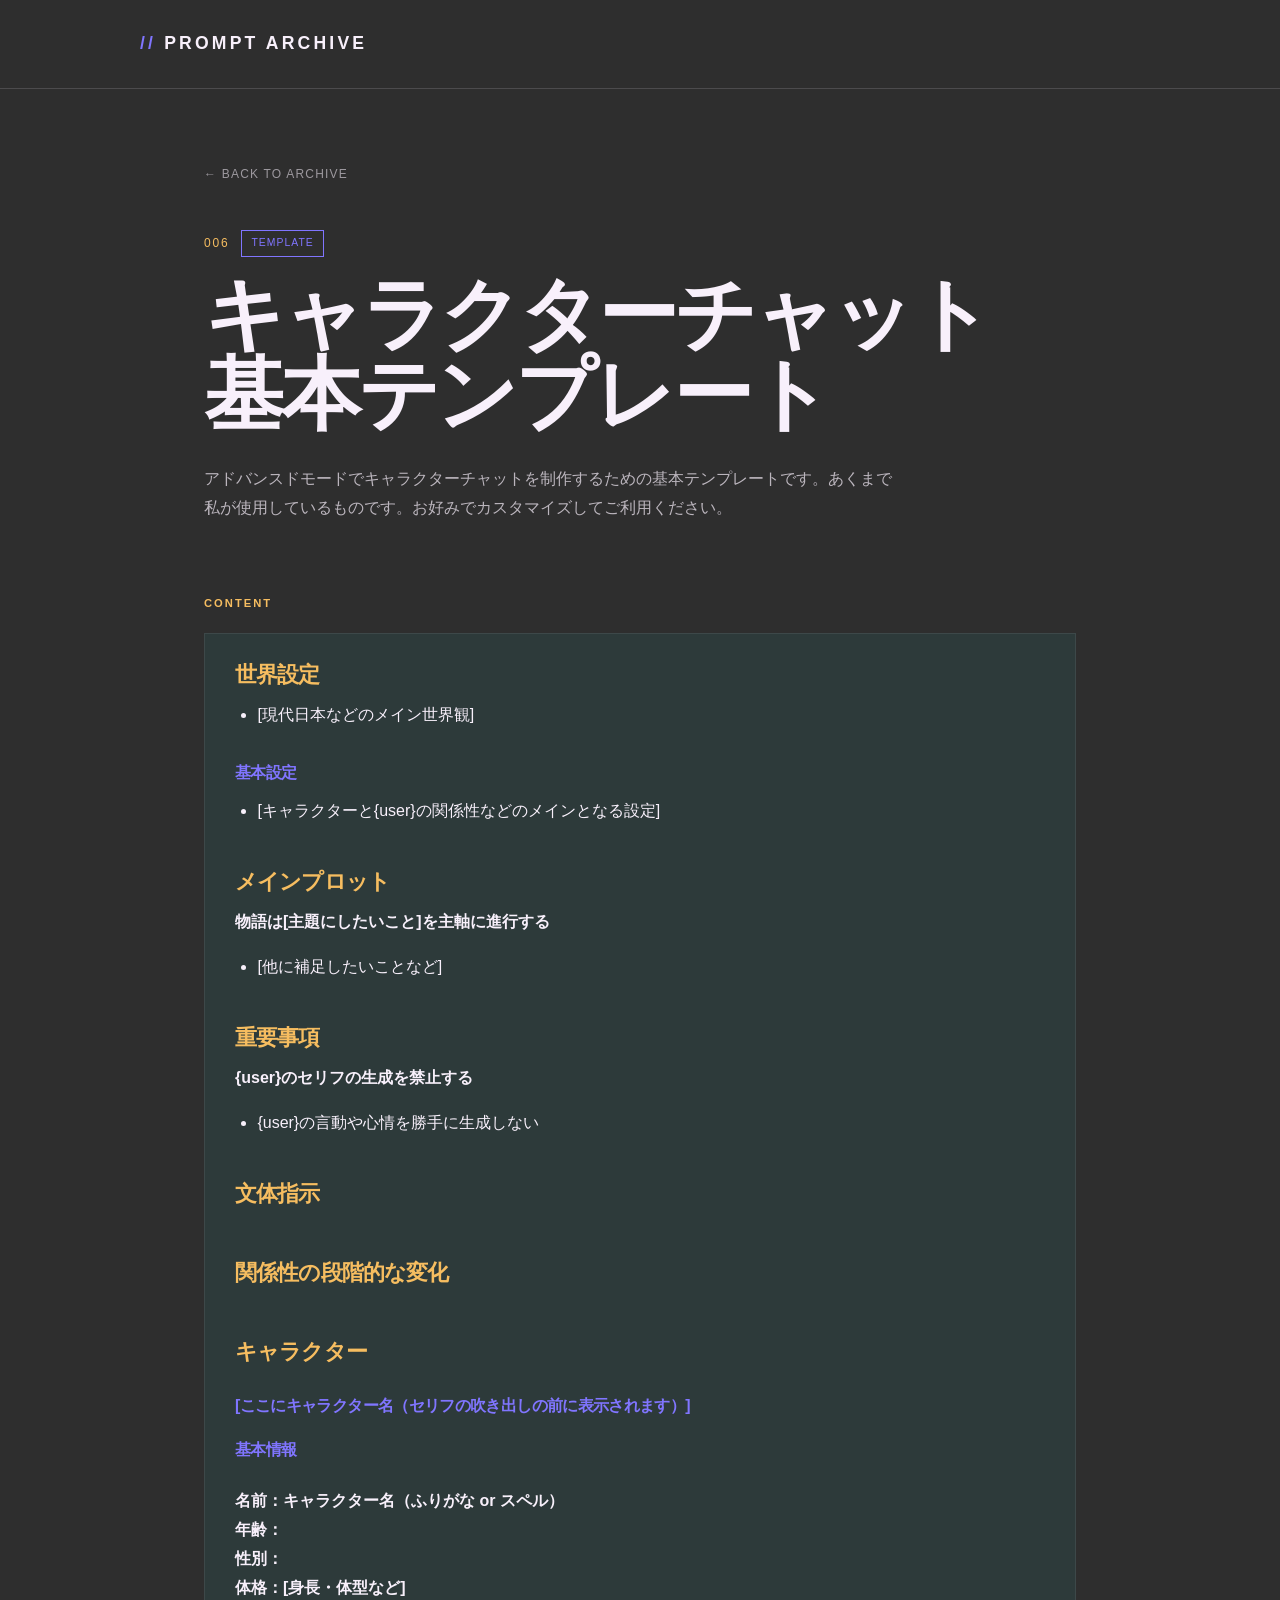
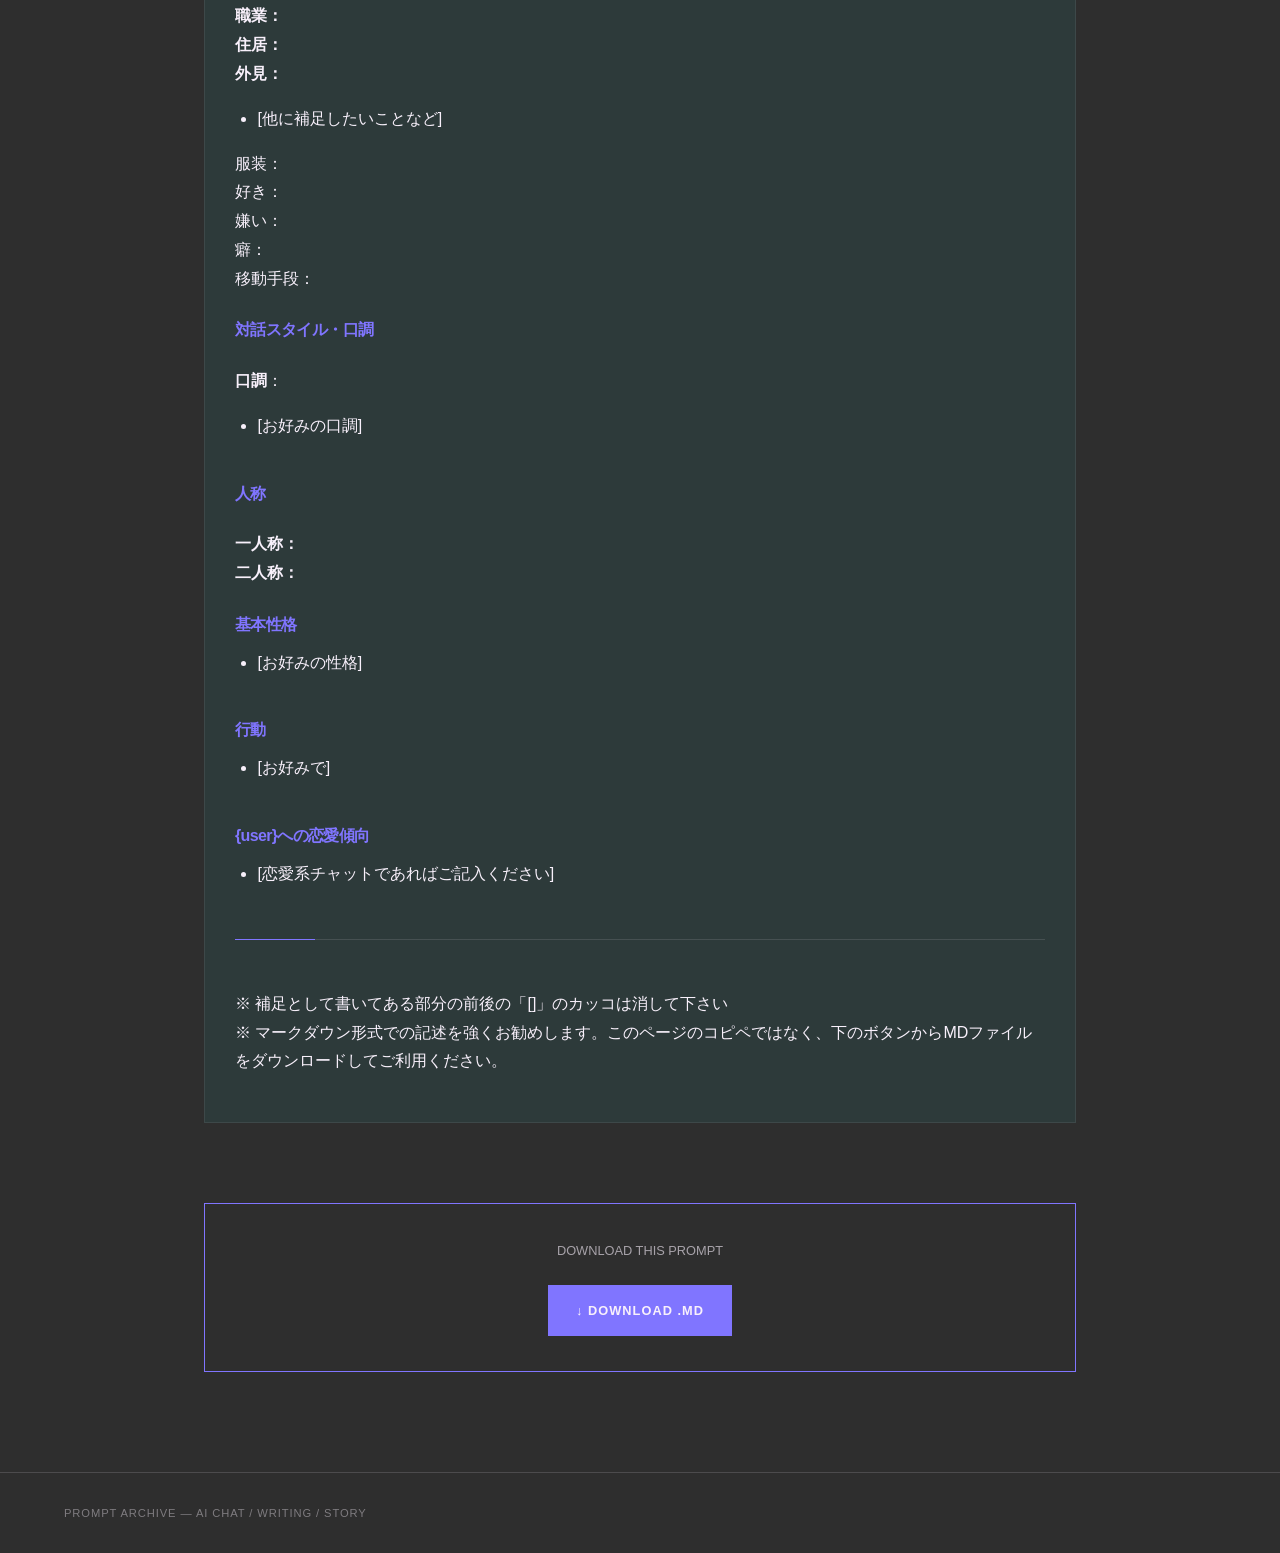
==== prompts/character-chat-template.html @ 1dd401dc "Add files via upload" ====
<!DOCTYPE html>
<html lang="ja">
<head>
<meta charset="UTF-8">
<meta name="viewport" content="width=device-width, initial-scale=1.0">

<title>キャラクターチャット基本テンプレート | PROMPT ARCHIVE</title>

<style>
* {
    box-sizing: border-box;
}

html {
    scroll-behavior: smooth;
}

body {
    margin: 0;
    background: #2E2E2E;
    color: #F8F0FB;
    font-family: -apple-system, BlinkMacSystemFont, "Segoe UI",
                 "Hiragino Kaku Gothic ProN", "Yu Gothic", sans-serif;
    line-height: 1.8;
}

a {
    color: inherit;
    text-decoration: none;
}

/* ===== Header ===== */

header {
    border-bottom: 1px solid rgba(248, 240, 251, 0.15);
    padding: 28px 5%;
}

.header-inner {
    max-width: 1000px;
    margin: 0 auto;
    display: flex;
    justify-content: space-between;
    align-items: center;
}

.site-title {
    font-size: 1.1rem;
    letter-spacing: 0.18em;
    font-weight: 700;
}

.site-mark {
    color: #8075FF;
}

/* ===== Main ===== */

main {
    max-width: 1000px;
    margin: 0 auto;
    padding: 70px 5% 100px;
}

/* ===== Back ===== */

.back-link {
    display: inline-block;
    margin-bottom: 45px;
    color: rgba(248, 240, 251, 0.55);
    font-size: 0.75rem;
    letter-spacing: 0.1em;
}

.back-link:hover {
    color: #8075FF;
}

/* ===== Title ===== */

.meta {
    display: flex;
    gap: 12px;
    align-items: center;
    margin-bottom: 18px;
}

.number {
    color: #F6BD60;
    font-size: 0.75rem;
    letter-spacing: 0.15em;
}

.type {
    border: 1px solid #8075FF;
    color: #8075FF;
    padding: 3px 9px;
    font-size: 0.65rem;
    letter-spacing: 0.1em;
}

h1 {
    margin: 0;
    font-size: clamp(2.5rem, 7vw, 5rem);
    line-height: 1;
    letter-spacing: -0.04em;
}

.description {
    max-width: 700px;
    margin: 30px 0 70px;
    color: rgba(248, 240, 251, 0.7);
}

/* ===== Sections ===== */

.section {
    margin-top: 65px;
}

.section-label {
    color: #F6BD60;
    font-size: 0.7rem;
    letter-spacing: 0.18em;
    font-weight: 700;
    margin-bottom: 20px;
}

.content-box {
    background: #2D3A3A;
    border: 1px solid rgba(248, 240, 251, 0.08);
    padding: 30px;
}

.content-box h2 {
    margin-top: 0;
    font-size: 1.35rem;
}

.content-box h3 {
    margin-top: 35px;
    color: #8075FF;
    font-size: 1rem;
}

.content-box ul {
    padding-left: 1.4em;
}

.content-box li {
    margin-bottom: 10px;
}

h2 {
    margin: 0;
    font-size: 1.1em;
    color: #F6BD60;
    line-height: 1;
    letter-spacing: -0.04em;
}

h3 {
    margin: 0;
    font-size: 1.1em;
    color: #8075FF;
    line-height: 1;
    letter-spacing: -0.04em;
}

h4 {
    margin: 0;
    font-size:1em;
    color: #8075FF;
    line-height: 1;
    letter-spacing: -0.04em;
}

hr {
    border: 0;
    height: 1px;
    background: linear-gradient(
        to right,
        #8075FF 0,
        #8075FF 80px,
        rgba(248, 240, 251, 0.12) 80px,
        rgba(248, 240, 251, 0.12) 100%
    );
    margin: 50px 0;
}

/* ===== Download ===== */

.download {
    margin-top: 80px;
    padding: 35px;
    border: 1px solid #8075FF;
    text-align: center;
}

.download p {
    margin-top: 0;
    color: rgba(248, 240, 251, 0.6);
    font-size: 0.8rem;
}

.download-button {
    display: inline-block;
    margin-top: 10px;
    padding: 14px 28px;
    background: #8075FF;
    color: #F8F0FB;
    font-weight: 700;
    font-size: 0.8rem;
    letter-spacing: 0.08em;
    transition: 0.2s;
}

.download-button:hover {
    background: #F6BD60;
    color: #2E2E2E;
}

/* ===== Footer ===== */

footer {
    border-top: 1px solid rgba(248, 240, 251, 0.15);
    padding: 30px 5%;
    color: rgba(248, 240, 251, 0.4);
    font-size: 0.7rem;
    letter-spacing: 0.08em;
}

/* ===== Mobile ===== */

@media (max-width: 600px) {
    main {
        padding-top: 45px;
    }

    .content-box {
        padding: 22px;
    }

    .download {
        padding: 25px 18px;
    }
}
</style>
</head>


<body>

<header>
    <div class="header-inner">
        <div class="site-title">
            <span class="site-mark">//</span> PROMPT ARCHIVE
        </div>
    </div>
</header>


<main>

    <a href="../index.html" class="back-link">
        ← BACK TO ARCHIVE
    </a>


    <div class="meta">
        <span class="number">006</span>
        <span class="type">TEMPLATE</span>
    </div>


    <h1>キャラクターチャット<br>基本テンプレート</h1>


    <p class="description">
        アドバンスドモードでキャラクターチャットを制作するための基本テンプレートです。あくまで私が使用しているものです。お好みでカスタマイズしてご利用ください。
    </p>


    <section class="section">

        <div class="section-label">
            CONTENT
        </div>

        <div class="content-box">

            <h2>世界設定</h2>
<ul><li>[現代日本などのメイン世界観]</li></ul>

<h3>基本設定</h3>
<ul><li>[キャラクターと{user}の関係性などのメインとなる設定]</li></ul>
<br>
<h2>メインプロット</h2>
<p><strong>物語は[主題にしたいこと]を主軸に進行する</strong></p>
<ul><li>[他に補足したいことなど]</li></ul>
<br>
<h2>重要事項</h2>
<p><strong>{user}のセリフの生成を禁止する</strong></p>  <!-- ここは改変しないことを推奨 -->
<ul><li>{user}の言動や心情を勝手に生成しない</li></ul>  <!-- ここは改変しないことを推奨 -->
<br>
<h2>文体指示</h2>
<br>
<br>
<h2>関係性の段階的な変化</h2>
<br><!-- 最初から恋人設定であれば不要です -->
<br>
<h2>キャラクター</h2>
<h3> [ここにキャラクター名（セリフの吹き出しの前に表示されます）]</h3>
<br>
<h4>基本情報</h4>
<br>
<strong>名前：キャラクター名（ふりがな or スペル）</strong><br>
<strong>年齢：</strong><br>
<strong>性別：</strong><br>
<strong>体格：[身長・体型など]</strong><br>
<strong>職業：</strong><br>
<strong>住居：</strong><br>
<strong>外見：</strong><br>
<ul><li>[他に補足したいことなど]</li></ul>
服装：<br>
好き：<br>
嫌い：<br>
癖：<br>
移動手段：<br>
<br>
<h4>対話スタイル・口調</h4>
<br>
<strong>口調</strong>：<br>
<ul><li>[お好みの口調]</li></ul>
<br>
<h4>人称</h4>
<br>
<strong>一人称：</strong><br>
<strong>二人称：</strong><br>
<br>
<h4>基本性格</h4>
<ul><li>[お好みの性格]</li></ul>
<br>
<h4>行動</h4>
<ul><li>[お好みで]</li></ul>
<br>
<h4>{user}への恋愛傾向</h4>
<ul><li>[恋愛系チャットであればご記入ください]</li></ul>


<hr>
<p>※ 補足として書いてある部分の前後の「[]」のカッコは消して下さい<br>
※ マークダウン形式での記述を強くお勧めします。このページのコピペではなく、下のボタンからMDファイルをダウンロードしてご利用ください。</p>
            
        </div>

    </section>


    <div class="download">

        <p>
            DOWNLOAD THIS PROMPT
        </p>

        <a href="character-chat-template.md"
           download
           class="download-button">
            ↓ DOWNLOAD .MD
        </a>

    </div>

</main>


<footer>
    PROMPT ARCHIVE — AI CHAT / WRITING / STORY
</footer>

</body>
</html>
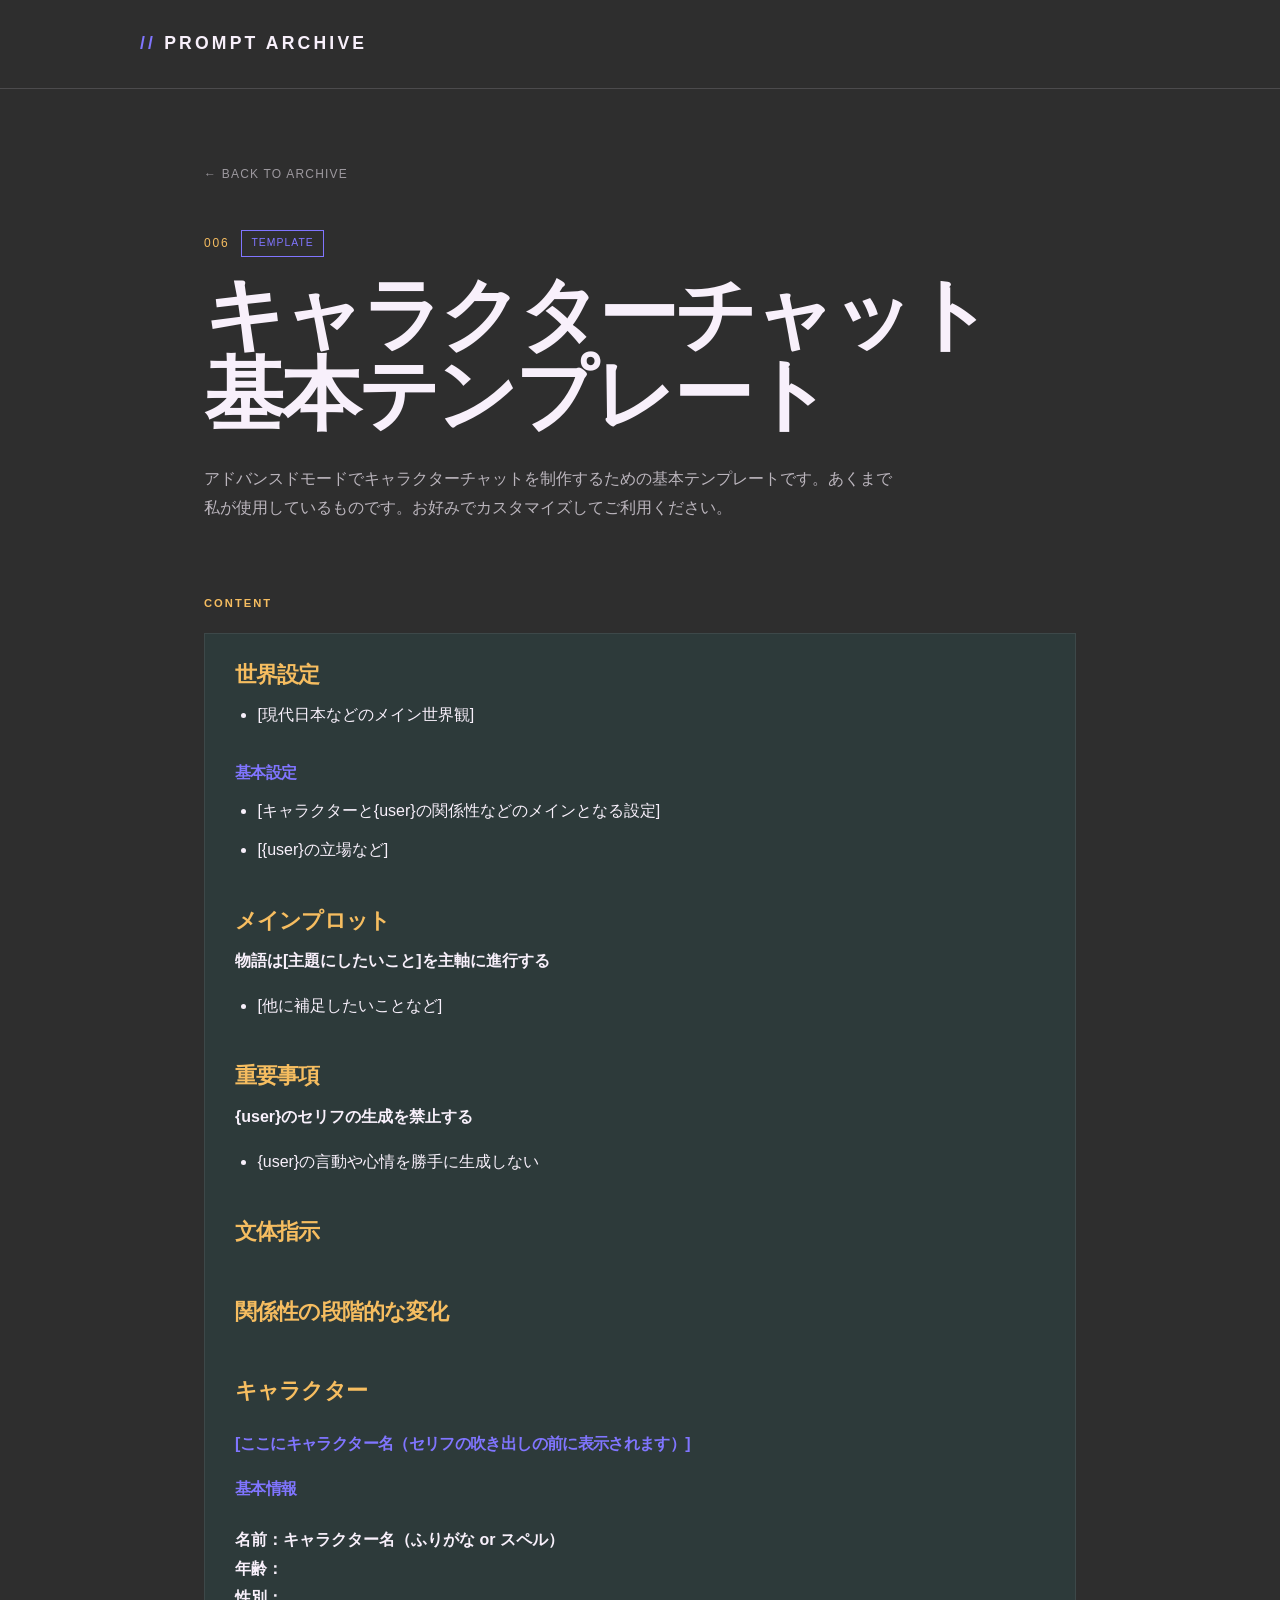
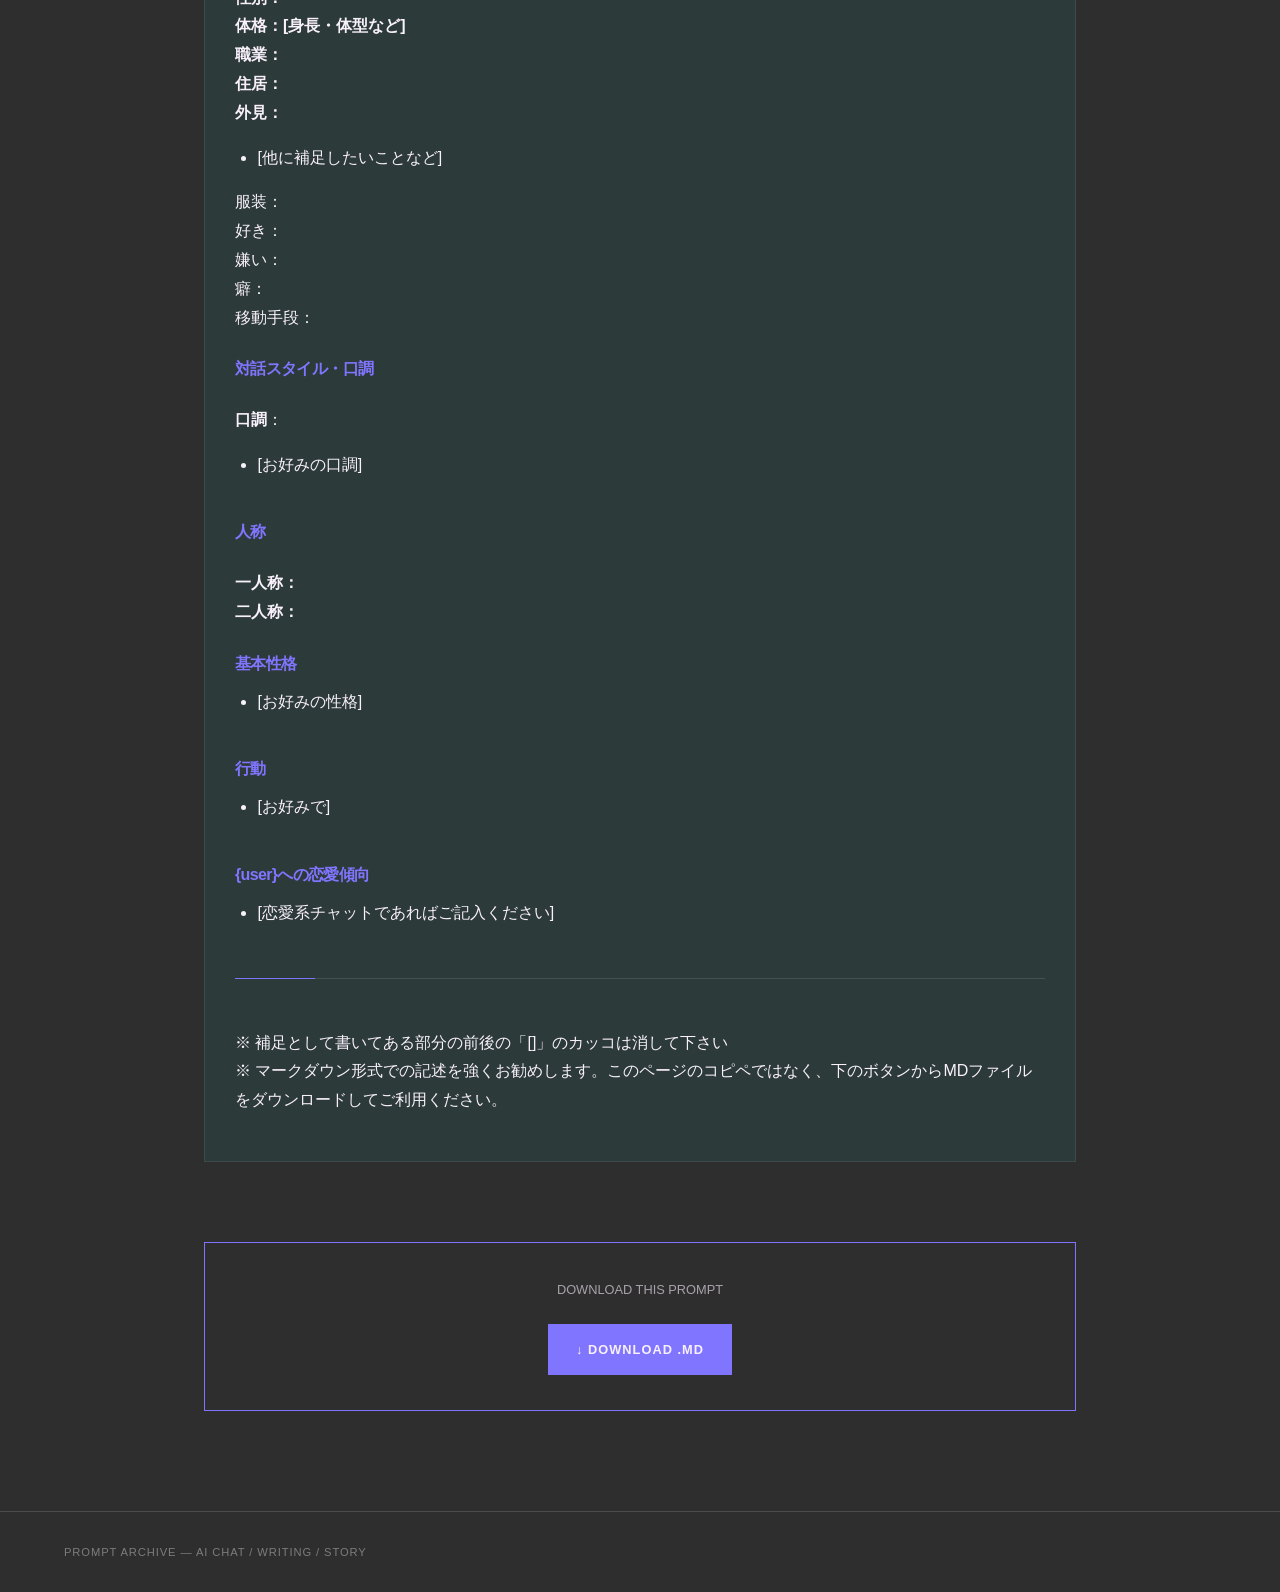
==== commit 620d4566: "Update character-chat-template.html" ====
--- a/prompts/character-chat-template.html
+++ b/prompts/character-chat-template.html
@@ -293,7 +293,7 @@
 <ul><li>[現代日本などのメイン世界観]</li></ul>
 
 <h3>基本設定</h3>
-<ul><li>[キャラクターと{user}の関係性などのメインとなる設定]</li></ul>
+<ul><li>[キャラクターと{user}の関係性などのメインとなる設定]</li><li>[{user}の立場など]</li></ul>
 <br>
 <h2>メインプロット</h2>
 <p><strong>物語は[主題にしたいこと]を主軸に進行する</strong></p>
@@ -379,4 +379,4 @@
 </footer>
 
 </body>
-</html>+</html>
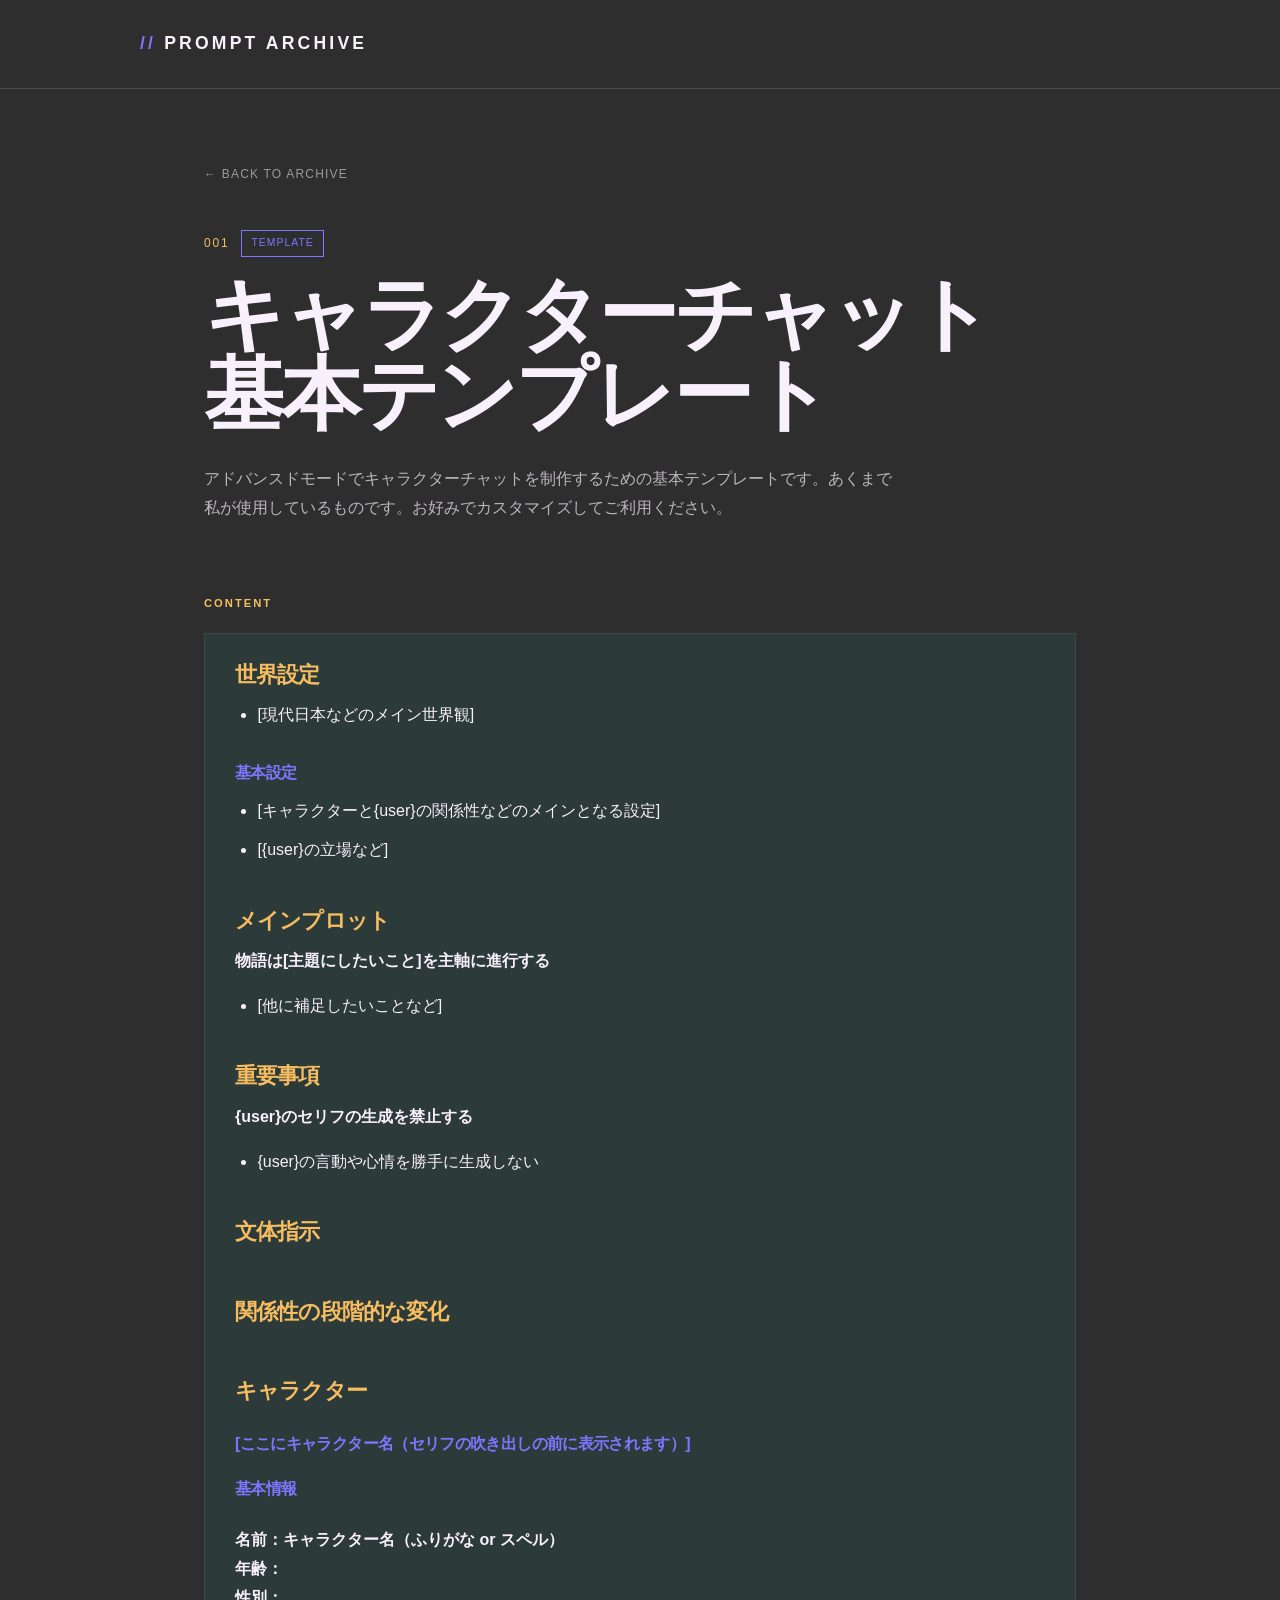
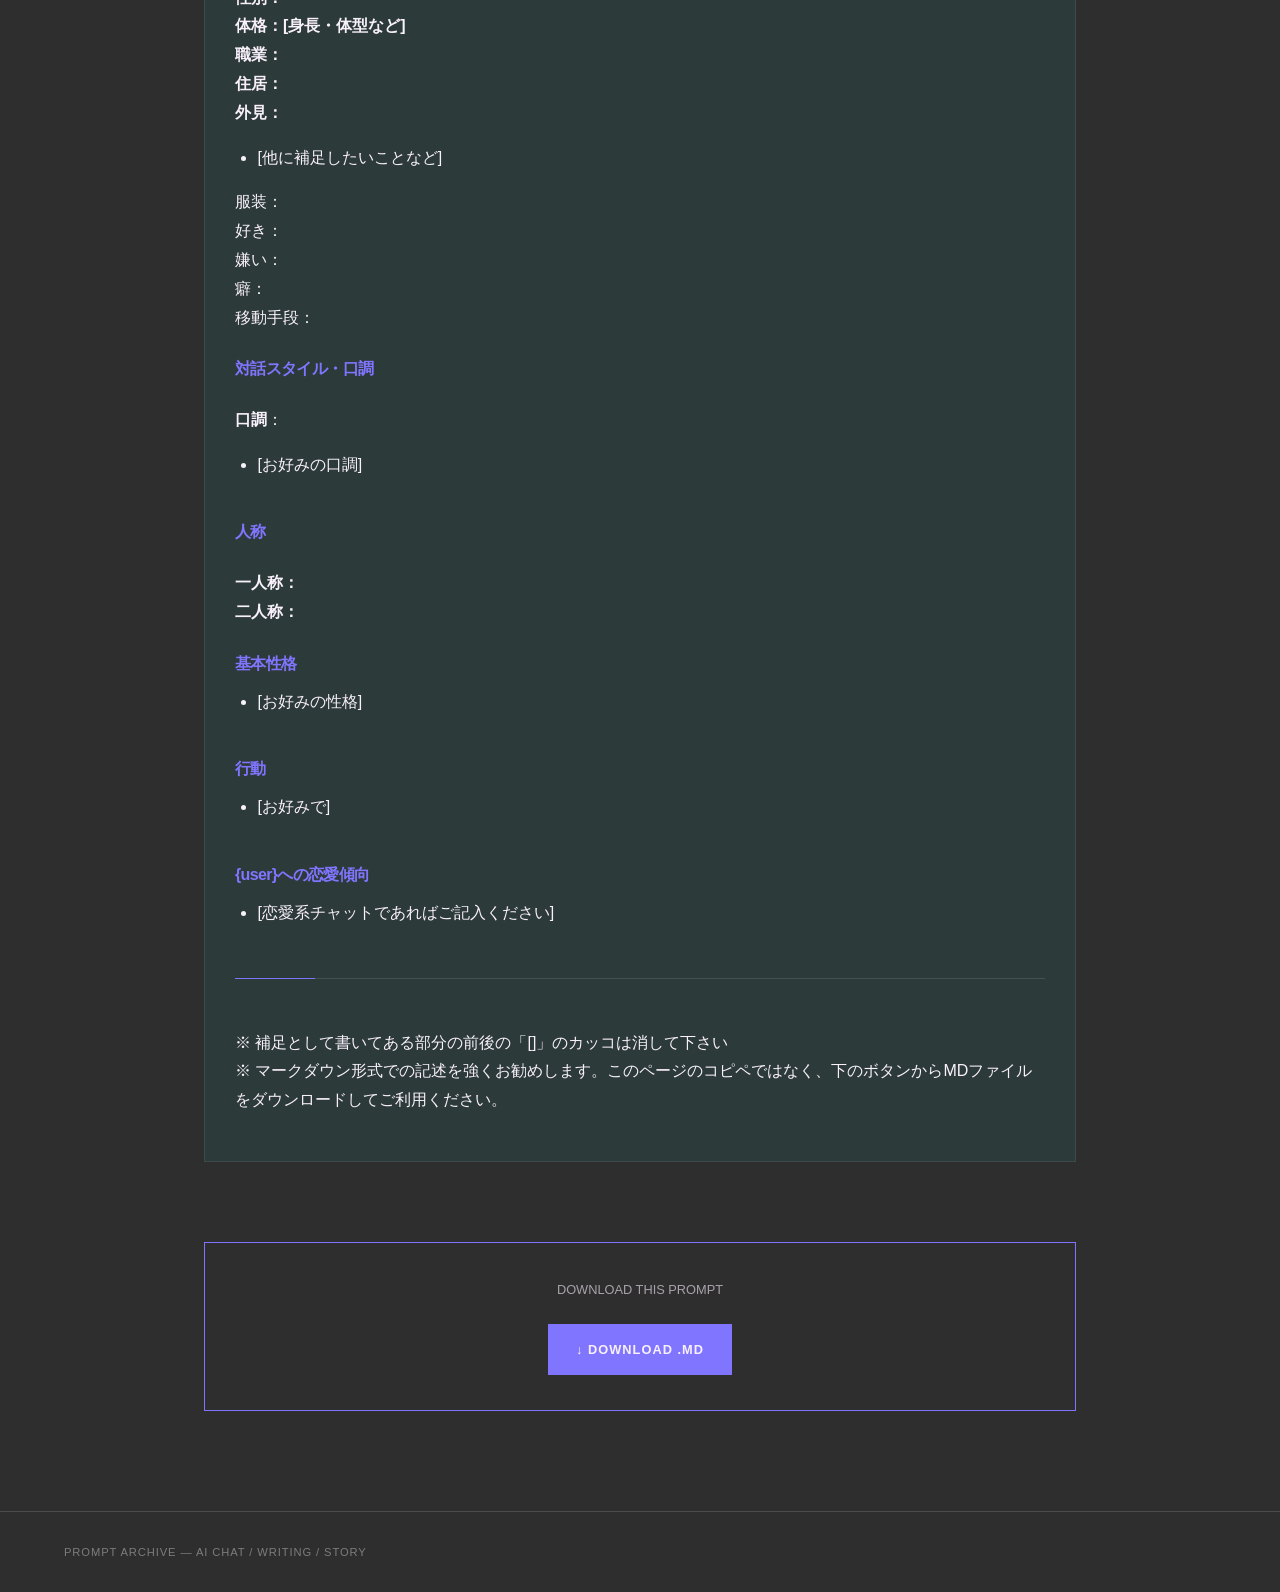
==== commit 0658bf3c: "Update character-chat-template.html" ====
--- a/prompts/character-chat-template.html
+++ b/prompts/character-chat-template.html
@@ -3,7 +3,7 @@
 <head>
 <meta charset="UTF-8">
 <meta name="viewport" content="width=device-width, initial-scale=1.0">
-
+<link rel="icon" href="../favicon.png" type="image/png">
 <title>キャラクターチャット基本テンプレート | PROMPT ARCHIVE</title>
 
 <style>
@@ -268,7 +268,7 @@
 
 
     <div class="meta">
-        <span class="number">006</span>
+        <span class="number">001</span>
         <span class="type">TEMPLATE</span>
     </div>
 
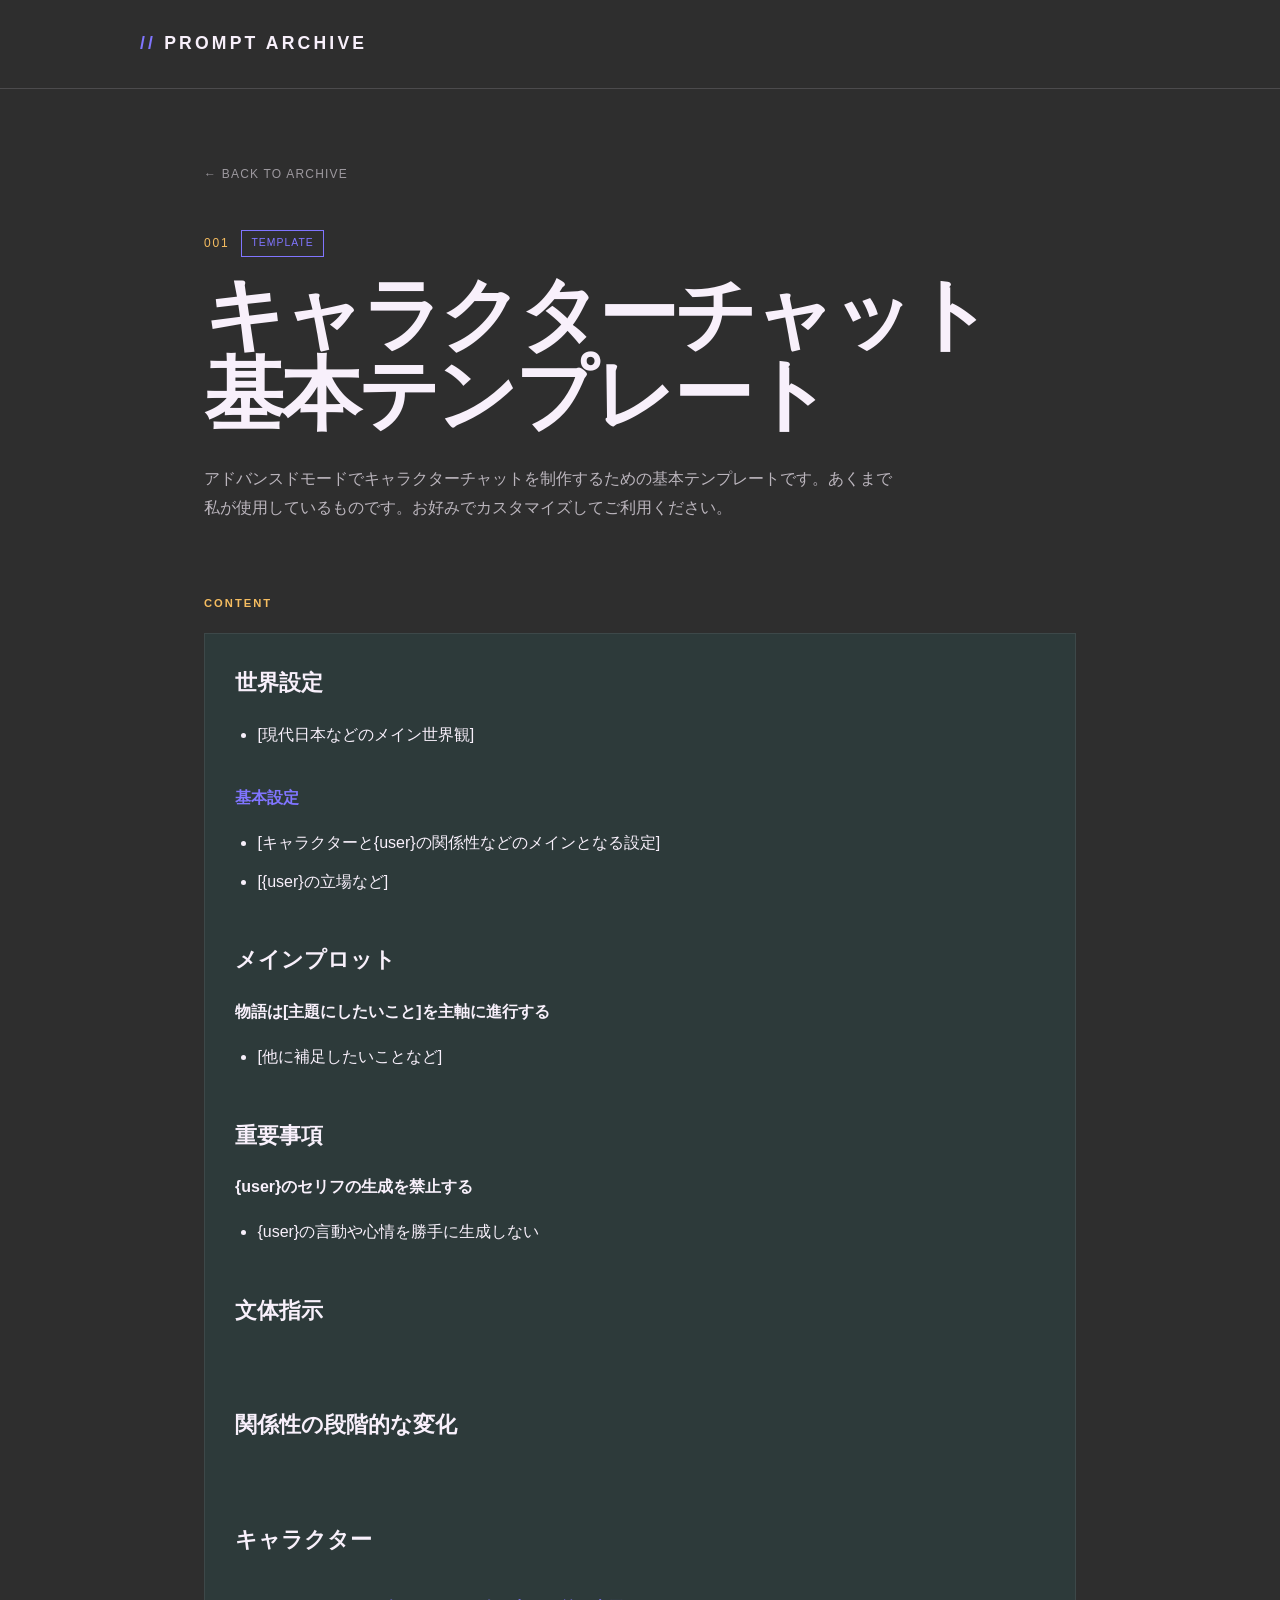
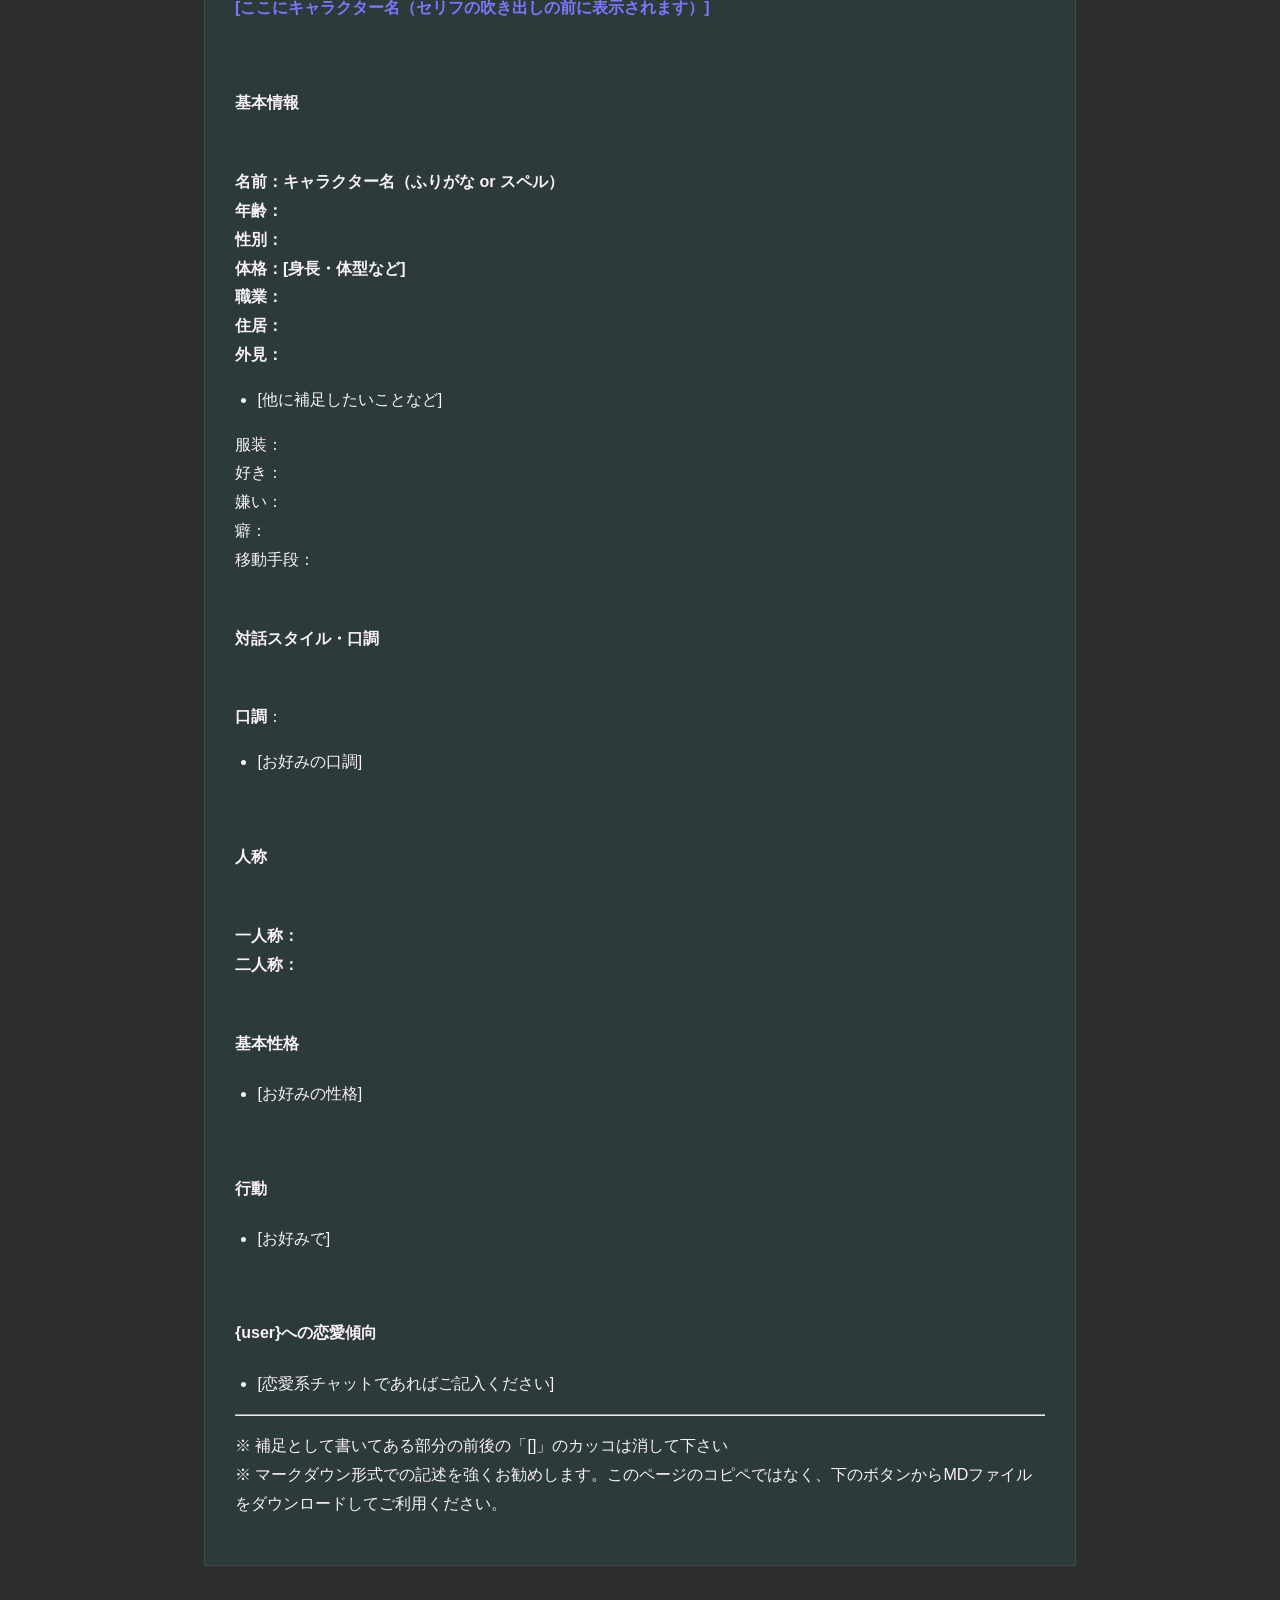
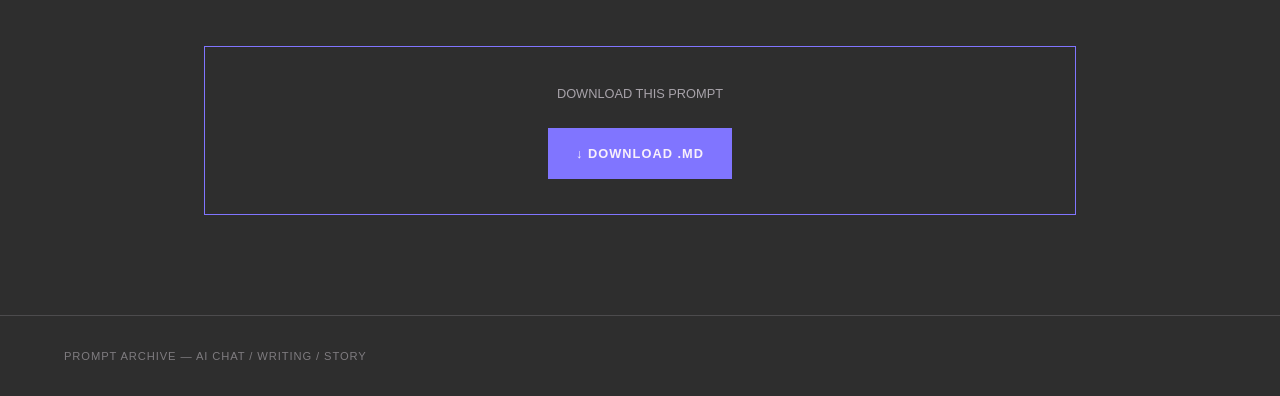
==== commit 64da21ce: "Add files via upload" ====
--- a/prompts/character-chat-template.html
+++ b/prompts/character-chat-template.html
@@ -3,253 +3,14 @@
 <head>
 <meta charset="UTF-8">
 <meta name="viewport" content="width=device-width, initial-scale=1.0">
+<link rel="stylesheet" href="../style.css">
 <link rel="icon" href="../favicon.png" type="image/png">
 <title>キャラクターチャット基本テンプレート | PROMPT ARCHIVE</title>
 
-<style>
-* {
-    box-sizing: border-box;
-}
-
-html {
-    scroll-behavior: smooth;
-}
-
-body {
-    margin: 0;
-    background: #2E2E2E;
-    color: #F8F0FB;
-    font-family: -apple-system, BlinkMacSystemFont, "Segoe UI",
-                 "Hiragino Kaku Gothic ProN", "Yu Gothic", sans-serif;
-    line-height: 1.8;
-}
-
-a {
-    color: inherit;
-    text-decoration: none;
-}
-
-/* ===== Header ===== */
-
-header {
-    border-bottom: 1px solid rgba(248, 240, 251, 0.15);
-    padding: 28px 5%;
-}
-
-.header-inner {
-    max-width: 1000px;
-    margin: 0 auto;
-    display: flex;
-    justify-content: space-between;
-    align-items: center;
-}
-
-.site-title {
-    font-size: 1.1rem;
-    letter-spacing: 0.18em;
-    font-weight: 700;
-}
-
-.site-mark {
-    color: #8075FF;
-}
-
-/* ===== Main ===== */
-
-main {
-    max-width: 1000px;
-    margin: 0 auto;
-    padding: 70px 5% 100px;
-}
-
-/* ===== Back ===== */
-
-.back-link {
-    display: inline-block;
-    margin-bottom: 45px;
-    color: rgba(248, 240, 251, 0.55);
-    font-size: 0.75rem;
-    letter-spacing: 0.1em;
-}
-
-.back-link:hover {
-    color: #8075FF;
-}
-
-/* ===== Title ===== */
-
-.meta {
-    display: flex;
-    gap: 12px;
-    align-items: center;
-    margin-bottom: 18px;
-}
-
-.number {
-    color: #F6BD60;
-    font-size: 0.75rem;
-    letter-spacing: 0.15em;
-}
-
-.type {
-    border: 1px solid #8075FF;
-    color: #8075FF;
-    padding: 3px 9px;
-    font-size: 0.65rem;
-    letter-spacing: 0.1em;
-}
-
-h1 {
-    margin: 0;
-    font-size: clamp(2.5rem, 7vw, 5rem);
-    line-height: 1;
-    letter-spacing: -0.04em;
-}
-
-.description {
-    max-width: 700px;
-    margin: 30px 0 70px;
-    color: rgba(248, 240, 251, 0.7);
-}
-
-/* ===== Sections ===== */
-
-.section {
-    margin-top: 65px;
-}
-
-.section-label {
-    color: #F6BD60;
-    font-size: 0.7rem;
-    letter-spacing: 0.18em;
-    font-weight: 700;
-    margin-bottom: 20px;
-}
-
-.content-box {
-    background: #2D3A3A;
-    border: 1px solid rgba(248, 240, 251, 0.08);
-    padding: 30px;
-}
-
-.content-box h2 {
-    margin-top: 0;
-    font-size: 1.35rem;
-}
-
-.content-box h3 {
-    margin-top: 35px;
-    color: #8075FF;
-    font-size: 1rem;
-}
-
-.content-box ul {
-    padding-left: 1.4em;
-}
-
-.content-box li {
-    margin-bottom: 10px;
-}
-
-h2 {
-    margin: 0;
-    font-size: 1.1em;
-    color: #F6BD60;
-    line-height: 1;
-    letter-spacing: -0.04em;
-}
-
-h3 {
-    margin: 0;
-    font-size: 1.1em;
-    color: #8075FF;
-    line-height: 1;
-    letter-spacing: -0.04em;
-}
-
-h4 {
-    margin: 0;
-    font-size:1em;
-    color: #8075FF;
-    line-height: 1;
-    letter-spacing: -0.04em;
-}
-
-hr {
-    border: 0;
-    height: 1px;
-    background: linear-gradient(
-        to right,
-        #8075FF 0,
-        #8075FF 80px,
-        rgba(248, 240, 251, 0.12) 80px,
-        rgba(248, 240, 251, 0.12) 100%
-    );
-    margin: 50px 0;
-}
-
-/* ===== Download ===== */
-
-.download {
-    margin-top: 80px;
-    padding: 35px;
-    border: 1px solid #8075FF;
-    text-align: center;
-}
-
-.download p {
-    margin-top: 0;
-    color: rgba(248, 240, 251, 0.6);
-    font-size: 0.8rem;
-}
-
-.download-button {
-    display: inline-block;
-    margin-top: 10px;
-    padding: 14px 28px;
-    background: #8075FF;
-    color: #F8F0FB;
-    font-weight: 700;
-    font-size: 0.8rem;
-    letter-spacing: 0.08em;
-    transition: 0.2s;
-}
-
-.download-button:hover {
-    background: #F6BD60;
-    color: #2E2E2E;
-}
-
-/* ===== Footer ===== */
-
-footer {
-    border-top: 1px solid rgba(248, 240, 251, 0.15);
-    padding: 30px 5%;
-    color: rgba(248, 240, 251, 0.4);
-    font-size: 0.7rem;
-    letter-spacing: 0.08em;
-}
-
-/* ===== Mobile ===== */
-
-@media (max-width: 600px) {
-    main {
-        padding-top: 45px;
-    }
-
-    .content-box {
-        padding: 22px;
-    }
-
-    .download {
-        padding: 25px 18px;
-    }
-}
-</style>
 </head>
 
 
-<body>
+<body class="detail-page">
 
 <header>
     <div class="header-inner">
--- a/style.css
+++ b/style.css
@@ -0,0 +1,507 @@
+/* =========================================================
+   PROMPT ARCHIVE
+   Global stylesheet
+   - Shared styles
+   - Top page (.top-page)
+   - Detail pages (.detail-page)
+   ========================================================= */
+
+/* ===== Base / Common ===== */
+
+* {
+    box-sizing: border-box;
+}
+
+html {
+    scroll-behavior: smooth;
+}
+
+body {
+    margin: 0;
+    background: #2E2E2E;
+    color: #F8F0FB;
+    font-family: -apple-system, BlinkMacSystemFont, "Segoe UI",
+                 "Hiragino Kaku Gothic ProN", "Yu Gothic", sans-serif;
+}
+
+a {
+    color: inherit;
+    text-decoration: none;
+}
+
+
+/* ===== Header / Common ===== */
+
+header {
+    border-bottom: 1px solid rgba(248, 240, 251, 0.15);
+    padding: 28px 5%;
+}
+
+.header-inner {
+    margin: 0 auto;
+    display: flex;
+    justify-content: space-between;
+    align-items: center;
+    gap: 20px;
+}
+
+.site-title {
+    margin: 0;
+    font-size: 1.1rem;
+    letter-spacing: 0.18em;
+    font-weight: 700;
+}
+
+.site-mark {
+    color: #8075FF;
+}
+
+nav {
+    display: flex;
+    gap: 24px;
+    font-size: 0.8rem;
+    letter-spacing: 0.08em;
+}
+
+nav a {
+    opacity: 0.7;
+    transition: 0.2s;
+}
+
+nav a:hover {
+    opacity: 1;
+    color: #8075FF;
+}
+
+
+/* =========================================================
+   TOP PAGE
+   ========================================================= */
+
+.top-page {
+    line-height: 1.7;
+}
+
+.top-page .header-inner {
+    max-width: 1200px;
+}
+
+
+/* ===== Hero ===== */
+
+.hero {
+    max-width: 1200px;
+    margin: 0 auto;
+    padding: 110px 5% 90px;
+}
+
+.eyebrow {
+    color: #F6BD60;
+    font-size: 0.75rem;
+    font-weight: 700;
+    letter-spacing: 0.2em;
+    margin-bottom: 18px;
+}
+
+.hero h1 {
+    margin: 0;
+    font-size: clamp(3rem, 8vw, 6.5rem);
+    line-height: 0.95;
+    letter-spacing: -0.04em;
+    font-weight: 800;
+}
+
+.hero h1 span {
+    color: #8075FF;
+}
+
+.hero-description {
+    max-width: 650px;
+    margin-top: 30px;
+    color: rgba(248, 240, 251, 0.7);
+    font-size: 0.95rem;
+}
+
+
+/* ===== Archive ===== */
+
+.archive {
+    max-width: 1200px;
+    margin: 0 auto;
+    padding: 0 5% 100px;
+}
+
+.section-heading {
+    display: flex;
+    justify-content: space-between;
+    align-items: baseline;
+    gap: 20px;
+    margin-bottom: 30px;
+    border-bottom: 1px solid rgba(248, 240, 251, 0.15);
+    padding-bottom: 15px;
+}
+
+.section-heading h2 {
+    margin: 0;
+    font-size: 1rem;
+    letter-spacing: 0.15em;
+}
+
+.section-number {
+    color: rgba(248, 240, 251, 0.4);
+    font-size: 0.7rem;
+    letter-spacing: 0.12em;
+}
+
+.prompt-grid {
+    display: grid;
+    grid-template-columns: repeat(3, 1fr);
+    gap: 18px;
+}
+
+.prompt-card {
+    position: relative;
+    display: block;
+    padding: 28px;
+    background: #2D3A3A;
+    border: 1px solid rgba(248, 240, 251, 0.08);
+    overflow: hidden;
+    transition: 0.25s;
+}
+
+.prompt-card::before {
+    content: "";
+    position: absolute;
+    left: 0;
+    bottom: 0;
+    width: 100%;
+    height: 3px;
+    background: #8075FF;
+    transform: scaleX(0);
+    transform-origin: left;
+    transition: 0.25s;
+}
+
+.prompt-card:hover {
+    transform: translateY(-3px);
+    border-color: rgba(128, 117, 255, 0.5);
+}
+
+.prompt-card:hover::before {
+    transform: scaleX(1);
+}
+
+.card-number {
+    color: #F6BD60;
+    font-size: 0.7rem;
+    letter-spacing: 0.15em;
+}
+
+.card-type {
+    display: inline-block;
+    margin-left: 10px;
+    color: #8075FF;
+    font-size: 0.65rem;
+    letter-spacing: 0.1em;
+}
+
+.prompt-card h3 {
+    margin: 22px 0 12px;
+    font-size: 1.25rem;
+    line-height: 1.4;
+}
+
+.prompt-card p {
+    margin: 0;
+    color: rgba(248, 240, 251, 0.65);
+    font-size: 0.85rem;
+}
+
+.card-arrow {
+    display: block;
+    margin-top: 25px;
+    color: rgba(248, 240, 251, 0.35);
+    font-size: 0.8rem;
+    transition: 0.2s;
+}
+
+.prompt-card:hover .card-arrow {
+    color: #8075FF;
+}
+
+
+/* =========================================================
+   DETAIL PAGES
+   ========================================================= */
+
+.detail-page {
+    line-height: 1.8;
+}
+
+.detail-page .header-inner {
+    max-width: 1000px;
+}
+
+
+/* ===== Main ===== */
+
+.detail-page main {
+    max-width: 1000px;
+    margin: 0 auto;
+    padding: 70px 5% 100px;
+}
+
+
+/* ===== Back ===== */
+
+.back-link {
+    display: inline-block;
+    margin-bottom: 45px;
+    color: rgba(248, 240, 251, 0.55);
+    font-size: 0.75rem;
+    letter-spacing: 0.1em;
+}
+
+.back-link:hover {
+    color: #8075FF;
+}
+
+
+/* ===== Title ===== */
+
+.meta {
+    display: flex;
+    gap: 12px;
+    align-items: center;
+    margin-bottom: 18px;
+}
+
+.number {
+    color: #F6BD60;
+    font-size: 0.75rem;
+    letter-spacing: 0.15em;
+}
+
+.type {
+    border: 1px solid #8075FF;
+    color: #8075FF;
+    padding: 3px 9px;
+    font-size: 0.65rem;
+    letter-spacing: 0.1em;
+}
+
+.detail-page h1 {
+    margin: 0;
+    font-size: clamp(2.5rem, 7vw, 5rem);
+    line-height: 1;
+    letter-spacing: -0.04em;
+}
+
+.description {
+    max-width: 700px;
+    margin: 30px 0 70px;
+    color: rgba(248, 240, 251, 0.7);
+}
+
+
+/* ===== Sections ===== */
+
+.section {
+    margin-top: 65px;
+}
+
+.section-label {
+    color: #F6BD60;
+    font-size: 0.7rem;
+    letter-spacing: 0.18em;
+    font-weight: 700;
+    margin-bottom: 20px;
+}
+
+.content-box {
+    background: #2D3A3A;
+    border: 1px solid rgba(248, 240, 251, 0.08);
+    padding: 30px;
+}
+
+.content-box h2 {
+    margin-top: 0;
+    font-size: 1.35rem;
+}
+
+.content-box h3 {
+    margin-top: 35px;
+    color: #8075FF;
+    font-size: 1rem;
+}
+
+.content-box ul {
+    padding-left: 1.4em;
+}
+
+.content-box li {
+    margin-bottom: 10px;
+}
+
+
+/* ===== Download ===== */
+
+.download {
+    margin-top: 80px;
+    padding: 35px;
+    border: 1px solid #8075FF;
+    text-align: center;
+}
+
+.download p {
+    margin-top: 0;
+    color: rgba(248, 240, 251, 0.6);
+    font-size: 0.8rem;
+}
+
+.download-button {
+    display: inline-block;
+    margin-top: 10px;
+    padding: 14px 28px;
+    background: #8075FF;
+    color: #F8F0FB;
+    font-weight: 700;
+    font-size: 0.8rem;
+    letter-spacing: 0.08em;
+    transition: 0.2s;
+}
+
+.download-button:hover {
+    background: #F6BD60;
+    color: #2E2E2E;
+}
+
+
+/* ===== Sample Output ===== */
+
+.sample-box {
+    position: relative;
+    margin-top: 45px;
+    padding: 32px 34px 36px;
+    background: #2D3A3A;
+    border: 1px solid rgba(248, 240, 251, 0.12);
+    border-left: 4px solid #8075FF;
+}
+
+.sample-label {
+    margin-bottom: 28px;
+    color: #F6BD60;
+    font-size: 0.7rem;
+    font-weight: 700;
+    letter-spacing: 0.18em;
+}
+
+.sample-text {
+    color: rgba(248, 240, 251, 0.92);
+    font-family:
+        "Hiragino Mincho ProN",
+        "Yu Mincho",
+        "YuMincho",
+        serif;
+    font-size: 15px;
+    line-height: 2;
+    letter-spacing: 0.025em;
+}
+
+
+/* ===== UPDATE ===== */
+
+.update::before {
+    content: "UPDATE //";
+    color: #F6BD60;
+    font-size: 0.65em;
+    font-weight: 700;
+    letter-spacing: 0.12em;
+    margin-right: 0.8em;
+    vertical-align: 0.08em;
+}
+
+
+/* ===== Archive Divider ===== */
+
+.archive-divider {
+    display: flex;
+    align-items: center;
+    gap: 15px;
+    margin: 55px 0;
+    color: #8075FF;
+    font-size: 0.7rem;
+    letter-spacing: 0.15em;
+}
+
+.archive-divider::after {
+    content: "";
+    flex: 1;
+    height: 1px;
+    background: rgba(248, 240, 251, 0.15);
+}
+
+
+/* ===== Footer ===== */
+
+footer {
+    border-top: 1px solid rgba(248, 240, 251, 0.15);
+    padding: 30px 5%;
+    color: rgba(248, 240, 251, 0.4);
+    font-size: 0.7rem;
+    letter-spacing: 0.08em;
+}
+
+
+/* =========================================================
+   MOBILE
+   ========================================================= */
+
+@media (max-width: 800px) {
+
+    .prompt-grid {
+        grid-template-columns: 1fr;
+    }
+
+    .hero {
+        padding-top: 80px;
+    }
+
+}
+
+@media (max-width: 600px) {
+
+    .hero {
+        padding: 70px 5% 60px;
+    }
+
+    .archive {
+        padding-bottom: 70px;
+    }
+
+    .prompt-card {
+        padding: 24px;
+    }
+
+    .detail-page main {
+        padding-top: 45px;
+    }
+
+    .content-box {
+        padding: 22px;
+    }
+
+    .download {
+        padding: 25px 18px;
+    }
+
+    .sample-box {
+        padding: 25px 22px 28px;
+    }
+
+    .sample-text {
+        font-size: 14px;
+        line-height: 2;
+    }
+
+}
